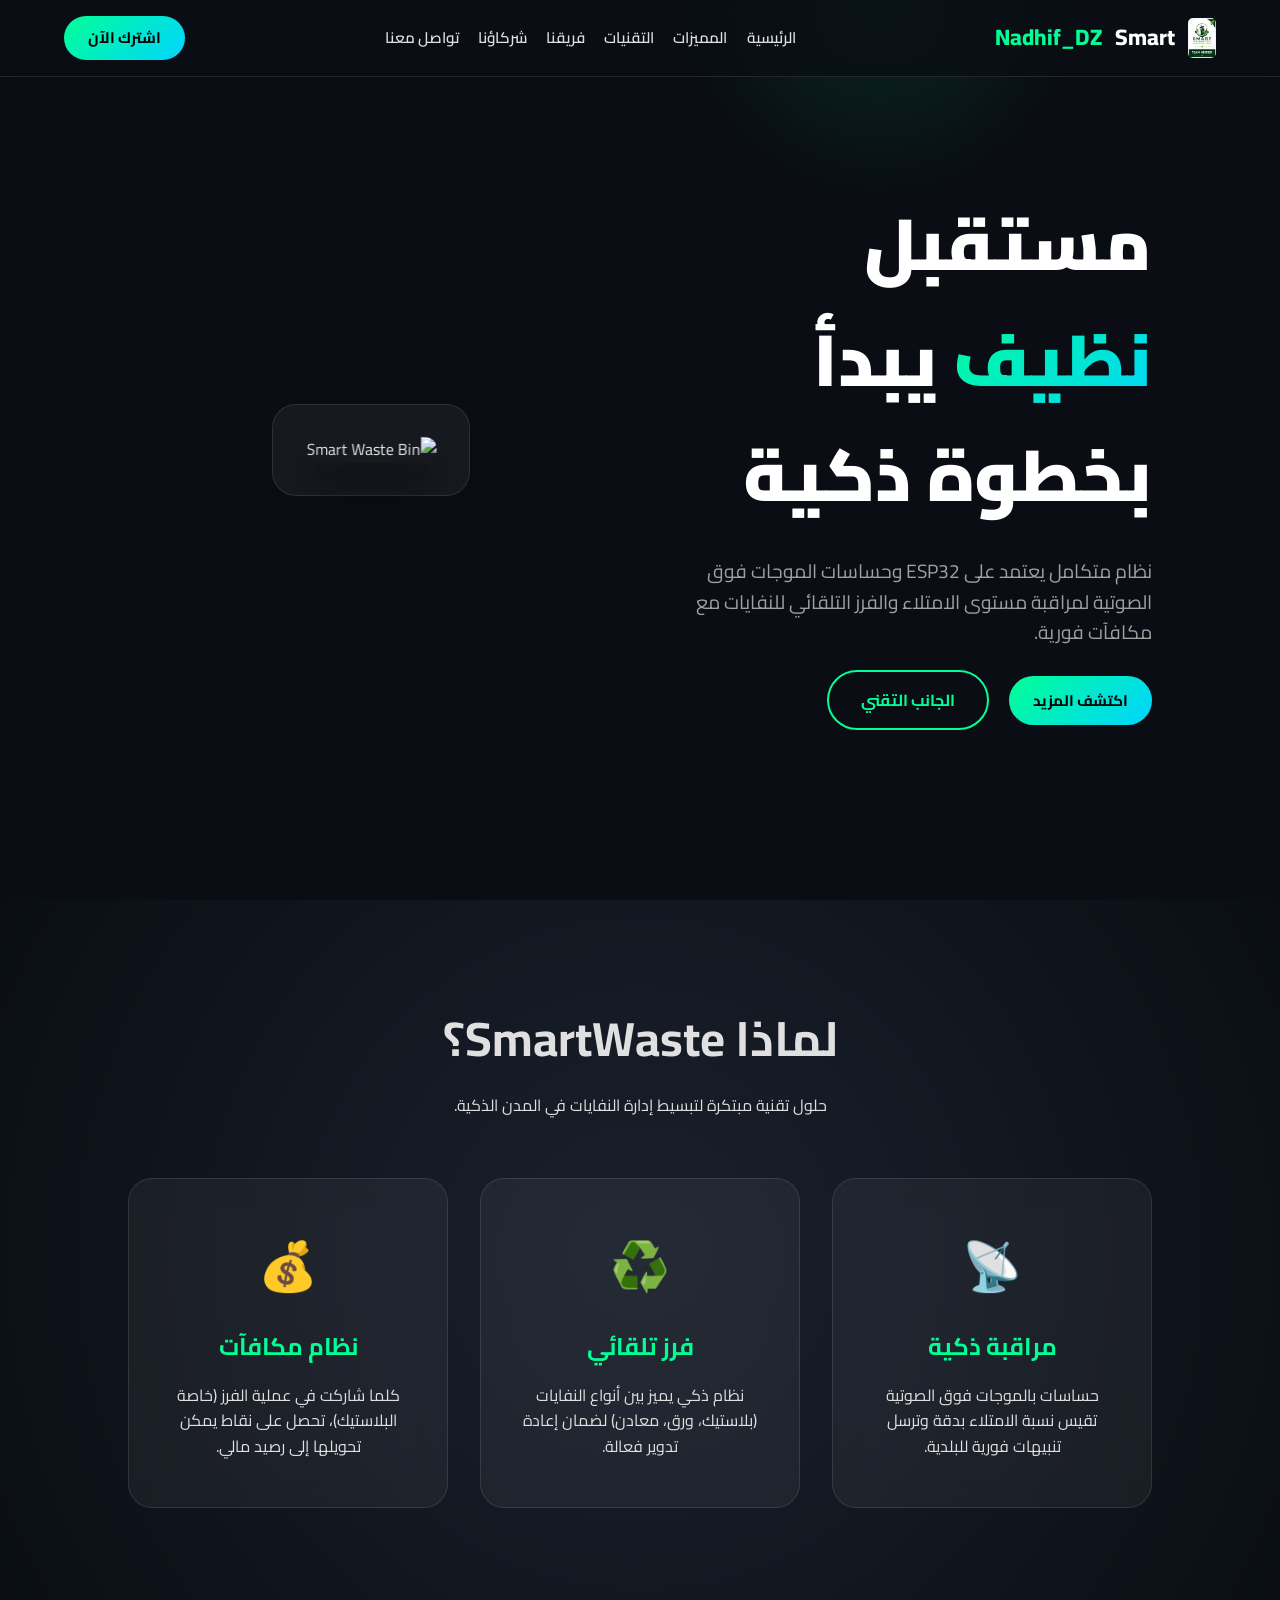
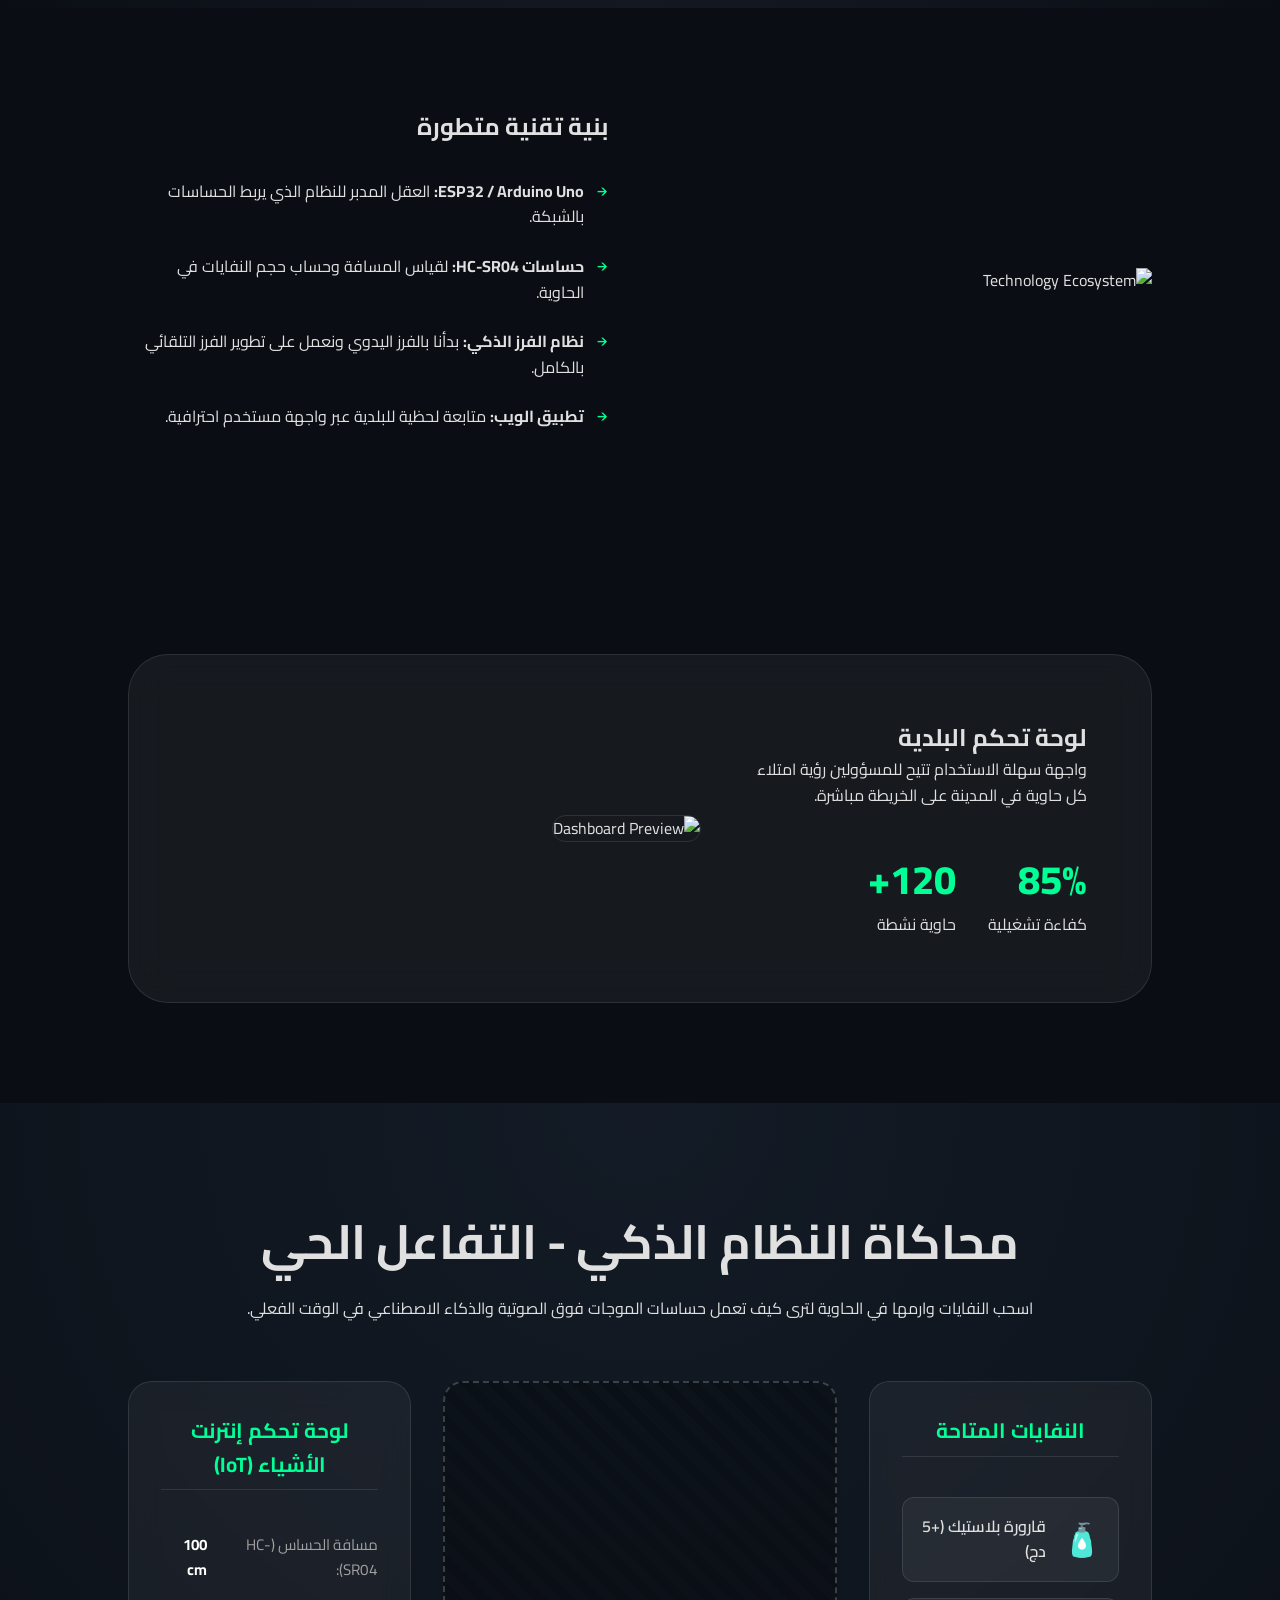
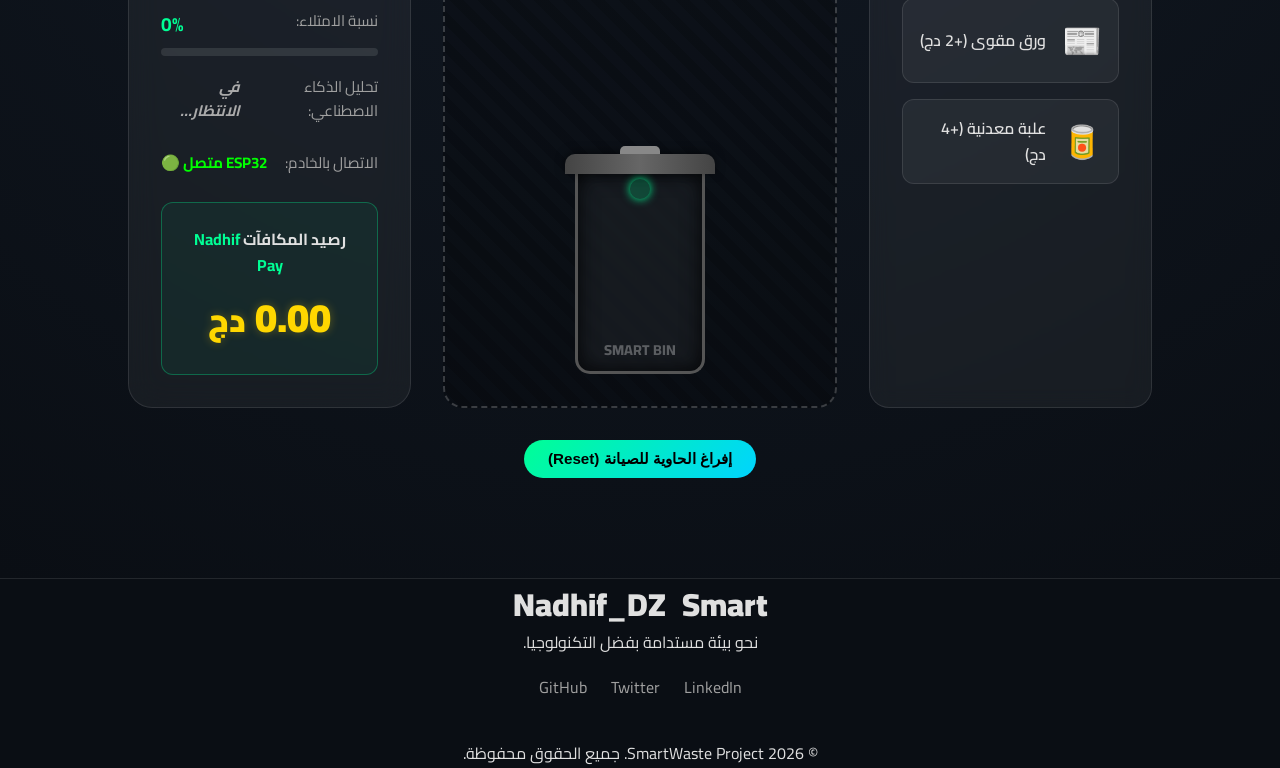
==== index.html @ 3796c10b "Add files via upload" ====
<!DOCTYPE html>
<html lang="ar" dir="rtl">
<head>
    <meta charset="UTF-8">
    <meta name="viewport" content="width=device-width, initial-scale=1.0">
    <title>Smart Nadhif DZ - مستقبل نظيف يبدأ بخطوة ذكية</title>
    <meta name="description" content="نظام ذكي لإدارة النفايات باستخدام إنترنت الأشياء (IoT) والذكاء الاصطناعي لتحسين عملية الفرز والجمع.">
    <link rel="preconnect" href="https://fonts.googleapis.com">
    <link rel="preconnect" href="https://fonts.gstatic.com" crossorigin>
    <link href="https://fonts.googleapis.com/css2?family=Outfit:wght@300;400;600;800&family=Cairo:wght@300;400;700;900&display=swap" rel="stylesheet">
    <link rel="stylesheet" href="style.css">
</head>
<body>
    <div class="cursor-glow"></div>
    
    <nav class="navbar">
        <div class="logo">
            <img src="logo.jpg" alt="Smart Nadhif DZ Logo" class="nav-logo-img">
            Smart<span>Nadhif_DZ</span>
        </div>
        <ul class="nav-links">
            <li><a href="#hero">الرئيسية</a></li>
            <li><a href="#features">المميزات</a></li>
            <li><a href="#tech">التقنيات</a></li>
            <li><a href="team.html">فريقنا</a></li>
            <li><a href="#partners">شركاؤنا</a></li>
            <li><a href="#contact">تواصل معنا</a></li>
        </ul>
        <a href="join.html" class="btn-primary" style="text-decoration: none;">اشترك الآن</a>
    </nav>

    <section id="hero" class="hero-section">
        <div class="hero-content">
            <h1 class="reveal-text">مستقبل <span>نظيف</span> يبدأ بخطوة ذكية</h1>
            <p class="fade-in">نظام متكامل يعتمد على ESP32 وحساسات الموجات فوق الصوتية لمراقبة مستوى الامتلاء والفرز التلقائي للنفايات مع مكافآت فورية.</p>
            <div class="hero-btns">
                <a href="#features" class="btn-primary">اكتشف المزيد</a>
                <a href="#tech" class="btn-secondary">الجانب التقني</a>
            </div>
        </div>
        <div class="hero-visual">
            <div class="image-container glass-card">
                <img src="smart_bin_hero_1779041170339.png" alt="Smart Waste Bin">
            </div>
        </div>
    </section>

    <section id="features" class="features-section">
        <div class="section-header">
            <h2>لماذا SmartWaste؟</h2>
            <p>حلول تقنية مبتكرة لتبسيط إدارة النفايات في المدن الذكية.</p>
        </div>
        <div class="features-grid">
            <div class="feature-card glass-card">
                <div class="icon">📡</div>
                <h3>مراقبة ذكية</h3>
                <p>حساسات بالموجات فوق الصوتية تقيس نسبة الامتلاء بدقة وترسل تنبيهات فورية للبلدية.</p>
            </div>
            <div class="feature-card glass-card">
                <div class="icon">♻️</div>
                <h3>فرز تلقائي</h3>
                <p>نظام ذكي يميز بين أنواع النفايات (بلاستيك، ورق، معادن) لضمان إعادة تدوير فعالة.</p>
            </div>
            <div class="feature-card glass-card">
                <div class="icon">💰</div>
                <h3>نظام مكافآت</h3>
                <p>كلما شاركت في عملية الفرز (خاصة البلاستيك)، تحصل على نقاط يمكن تحويلها إلى رصيد مالي.</p>
            </div>
        </div>
    </section>

    <section id="tech" class="tech-section">
        <div class="tech-container">
            <div class="tech-image">
                <img src="ecosystem_overview_1779041283559.png" alt="Technology Ecosystem" class="floating-img">
            </div>
            <div class="tech-details">
                <h2>بنية تقنية متطورة</h2>
                <ul class="tech-list">
                    <li>
                        <strong>ESP32 / Arduino Uno:</strong> العقل المدبر للنظام الذي يربط الحساسات بالشبكة.
                    </li>
                    <li>
                        <strong>حساسات HC-SR04:</strong> لقياس المسافة وحساب حجم النفايات في الحاوية.
                    </li>
                    <li>
                        <strong>نظام الفرز الذكي:</strong> بدأنا بالفرز اليدوي ونعمل على تطوير الفرز التلقائي بالكامل.
                    </li>
                    <li>
                        <strong>تطبيق الويب:</strong> متابعة لحظية للبلدية عبر واجهة مستخدم احترافية.
                    </li>
                </ul>
            </div>
        </div>
    </section>

    <section class="dashboard-section">
        <div class="glass-container">
            <div class="dashboard-text">
                <h2>لوحة تحكم البلدية</h2>
                <p>واجهة سهلة الاستخدام تتيح للمسؤولين رؤية امتلاء كل حاوية في المدينة على الخريطة مباشرة.</p>
                <div class="stats">
                    <div class="stat-item">
                        <span class="num">85%</span>
                        <span class="label">كفاءة تشغيلية</span>
                    </div>
                    <div class="stat-item">
                        <span class="num">120+</span>
                        <span class="label">حاوية نشطة</span>
                    </div>
                </div>
            </div>
            <div class="dashboard-preview">
                <img src="dashboard_preview_1779041544105.png" alt="Dashboard Preview">
            </div>
        </div>
    </section>

    <section id="simulation" class="simulation-section">
        <div class="section-header">
            <h2>محاكاة النظام الذكي - التفاعل الحي</h2>
            <p>اسحب النفايات وارمها في الحاوية لترى كيف تعمل حساسات الموجات فوق الصوتية والذكاء الاصطناعي في الوقت الفعلي.</p>
        </div>
        
        <div class="adv-sim-container">
            <!-- Draggable Items -->
            <div class="trash-source">
                <h3 class="panel-title">النفايات المتاحة</h3>
                <div class="draggable-item plastic" draggable="true" ondragstart="drag(event)" data-type="plastic" data-volume="20">
                    <span class="item-icon">🧴</span>
                    <span class="item-name">قارورة بلاستيك (+5 دج)</span>
                </div>
                <div class="draggable-item paper" draggable="true" ondragstart="drag(event)" data-type="paper" data-volume="10">
                    <span class="item-icon">📰</span>
                    <span class="item-name">ورق مقوى (+2 دج)</span>
                </div>
                <div class="draggable-item metal" draggable="true" ondragstart="drag(event)" data-type="metal" data-volume="15">
                    <span class="item-icon">🥫</span>
                    <span class="item-name">علبة معدنية (+4 دج)</span>
                </div>
            </div>

            <!-- Smart Bin Area -->
            <div class="virtual-bin-area" id="drop-zone" ondrop="drop(event)" ondragover="allowDrop(event)" ondragenter="dragEnter(event)" ondragleave="dragLeave(event)">
                <div class="bin-3d">
                    <div class="bin-top-lid" id="bin-lid">
                        <div class="lid-handle"></div>
                    </div>
                    <div class="bin-glass-body">
                        <div class="ultrasonic-waves" id="sensor-waves"></div>
                        <div class="trash-level-indicator" id="adv-trash-level" style="height: 0%;"></div>
                        <div class="bin-label">SMART BIN</div>
                    </div>
                </div>
            </div>

            <!-- IoT Dashboard -->
            <div class="iot-dashboard glass-card">
                <h3 class="panel-title">لوحة تحكم إنترنت الأشياء (IoT)</h3>
                
                <div class="iot-metric">
                    <div class="iot-metric-header">
                        <span class="iot-label">مسافة الحساس (HC-SR04):</span>
                        <span class="iot-value" id="iot-distance">100 cm</span>
                    </div>
                </div>
                
                <div class="iot-metric">
                    <div class="iot-metric-header">
                        <span class="iot-label">نسبة الامتلاء:</span>
                        <span class="iot-value font-bold" id="iot-fill-text">0%</span>
                    </div>
                    <div class="progress-bar-bg">
                        <div class="progress-bar-fill" id="iot-fill-bar" style="width: 0%;"></div>
                    </div>
                </div>

                <div class="iot-metric">
                    <div class="iot-metric-header">
                        <span class="iot-label">تحليل الذكاء الاصطناعي:</span>
                        <span class="iot-value ai-waiting" id="iot-ai-status">في الانتظار...</span>
                    </div>
                </div>
                
                <div class="iot-metric">
                    <div class="iot-metric-header">
                        <span class="iot-label">الاتصال بالخادم:</span>
                        <span class="iot-value connection-ok" id="iot-network">ESP32 متصل 🟢</span>
                    </div>
                </div>

                <div class="reward-system-panel">
                    <h4>رصيد المكافآت <span style="color:var(--primary-color);">Nadhif Pay</span></h4>
                    <div class="wallet-balance">
                        <span id="wallet-amount">0.00</span> <small>دج</small>
                    </div>
                </div>
            </div>
        </div>
        <div class="sim-actions">
           <button class="btn-primary" onclick="resetAdvSim()">إفراغ الحاوية للصيانة (Reset)</button>
        </div>
    </section>

    <footer id="contact">
        <div class="footer-content">
            <div class="footer-logo">Smart<span>Nadhif_DZ</span></div>
            <p>نحو بيئة مستدامة بفضل التكنولوجيا.</p>
            <div class="social-links">
                <a href="#">LinkedIn</a>
                <a href="#">Twitter</a>
                <a href="#">GitHub</a>
            </div>
        </div>
        <div class="footer-bottom">
            <p>&copy; 2026 SmartWaste Project. جميع الحقوق محفوظة.</p>
        </div>
    </footer>

    <script src="script.js"></script>
</body>
</html>
---- style.css ----
:root {
    --primary-color: #00ff95;
    --secondary-color: #00d4ff;
    --bg-dark: #0a0e14;
    --card-bg: rgba(255, 255, 255, 0.05);
    --glass-border: rgba(255, 255, 255, 0.1);
    --text-main: #e0e0e0;
    --text-muted: #a0a0a0;
    --accent-gradient: linear-gradient(135deg, #00ff95 0%, #00d4ff 100%);
}

* {
    margin: 0;
    padding: 0;
    box-sizing: border-box;
}

body {
    font-family: 'Cairo', 'Outfit', sans-serif;
    background-color: var(--bg-dark);
    color: var(--text-main);
    overflow-x: hidden;
    line-height: 1.6;
}

/* Custom Cursor Glow */
.cursor-glow {
    position: fixed;
    width: 400px;
    height: 400px;
    background: radial-gradient(circle, rgba(0, 255, 149, 0.1) 0%, transparent 70%);
    border-radius: 50%;
    pointer-events: none;
    z-index: 0;
    transform: translate(-50%, -50%);
    transition: width 0.3s, height 0.3s;
}

/* Navigation */
.navbar {
    display: flex;
    justify-content: space-between;
    align-items: center;
    padding: 1rem 5%;
    position: fixed;
    top: 0;
    width: 100%;
    z-index: 1000;
    backdrop-filter: blur(10px);
    background: rgba(10, 14, 20, 0.8);
    border-bottom: 1px solid var(--glass-border);
}

.logo {
    display: flex;
    align-items: center;
    gap: 0.8rem;
    font-size: 1.4rem;
    font-weight: 800;
    color: #fff;
}

.nav-logo-img {
    height: 40px;
    border-radius: 5px;
}

.logo span {
    color: var(--primary-color);
}

.nav-links {
    display: flex;
    list-style: none;
    gap: 1.2rem;
}

.nav-links a {
    text-decoration: none;
    color: var(--text-main);
    font-weight: 600;
    font-size: 0.95rem;
    transition: color 0.3s;
}

.nav-links a:hover {
    color: var(--primary-color);
}

/* Buttons */
.btn-primary {
    background: var(--accent-gradient);
    border: none;
    padding: 0.6rem 1.5rem;
    border-radius: 50px;
    font-size: 0.95rem;
    color: #000;
    font-weight: 700;
    cursor: pointer;
    text-decoration: none;
    transition: transform 0.3s, box-shadow 0.3s;
}

.btn-primary:hover {
    transform: translateY(-3px);
    box-shadow: 0 10px 20px rgba(0, 255, 149, 0.3);
}

.btn-secondary {
    background: transparent;
    border: 2px solid var(--primary-color);
    padding: 0.8rem 2rem;
    border-radius: 50px;
    color: var(--primary-color);
    font-weight: 700;
    cursor: pointer;
    text-decoration: none;
    margin-right: 1rem;
    transition: background 0.3s, color 0.3s;
}

.btn-secondary:hover {
    background: var(--primary-color);
    color: #000;
}

/* Hero Section */
.hero-section {
    height: 100vh;
    display: flex;
    align-items: center;
    padding: 0 10%;
    gap: 5%;
    position: relative;
    z-index: 1;
}

.hero-content {
    flex: 1;
}

.hero-content h1 {
    font-size: 4.5rem;
    font-weight: 900;
    margin-bottom: 1.5rem;
    color: #fff;
}

.hero-content h1 span {
    background: var(--accent-gradient);
    -webkit-background-clip: text;
    -webkit-text-fill-color: transparent;
    background-clip: text;
}

.hero-content p {
    font-size: 1.2rem;
    color: var(--text-muted);
    margin-bottom: 2.5rem;
    max-width: 600px;
}

.hero-visual {
    flex: 1;
    display: flex;
    justify-content: center;
}

.glass-card {
    background: var(--card-bg);
    backdrop-filter: blur(15px);
    border: 1px solid var(--glass-border);
    border-radius: 24px;
    padding: 2rem;
    transition: transform 0.3s;
}

.image-container {
    max-width: 500px;
    perspective: 1000px;
}

.image-container img {
    width: 100%;
    border-radius: 12px;
    box-shadow: 0 20px 40px rgba(0,0,0,0.5);
    transform: rotateY(-10deg) rotateX(5deg);
    transition: transform 0.5s;
}

.image-container:hover img {
    transform: rotateY(0) rotateX(0);
}

/* Features */
.features-section {
    padding: 100px 10%;
    background: radial-gradient(circle at center, #1a202c 0%, #0a0e14 100%);
}

.section-header {
    text-align: center;
    margin-bottom: 60px;
}

.section-header h2 {
    font-size: 3rem;
    margin-bottom: 1rem;
}

.features-grid {
    display: grid;
    grid-template-columns: repeat(auto-fit, minmax(300px, 1fr));
    gap: 2rem;
}

.feature-card {
    padding: 3rem 2rem;
    text-align: center;
}

.feature-card .icon {
    font-size: 3rem;
    margin-bottom: 1.5rem;
    display: block;
}

.feature-card h3 {
    font-size: 1.5rem;
    margin-bottom: 1rem;
    color: var(--primary-color);
}

/* Tech Section */
.tech-section {
    padding: 100px 10%;
}

.tech-container {
    display: flex;
    align-items: center;
    gap: 4rem;
}

.tech-image {
    flex: 1;
}

.floating-img {
    width: 100%;
    animation: float 6s ease-in-out infinite;
}

@keyframes float {
    0%, 100% { transform: translateY(0); }
    50% { transform: translateY(-20px); }
}

.tech-details {
    flex: 1;
}

.tech-list {
    list-style: none;
    margin-top: 2rem;
}

.tech-list li {
    margin-bottom: 1.5rem;
    padding-right: 1.5rem;
    position: relative;
}

.tech-list li::before {
    content: "→";
    position: absolute;
    right: 0;
    color: var(--primary-color);
}

/* Dashboard Section */
.dashboard-section {
    padding: 100px 10%;
}

.glass-container {
    background: var(--card-bg);
    backdrop-filter: blur(20px);
    border: 1px solid var(--glass-border);
    border-radius: 40px;
    padding: 4rem;
    display: flex;
    align-items: center;
    gap: 3rem;
    overflow: hidden;
}

.dashboard-text {
    flex: 1;
}

.stats {
    display: flex;
    gap: 2rem;
    margin-top: 2.5rem;
}

.stat-item {
    display: flex;
    flex-direction: column;
}

.stat-item .num {
    font-size: 2.5rem;
    font-weight: 800;
    color: var(--primary-color);
}

.dashboard-preview {
    flex: 1.5;
}

.dashboard-preview img {
    width: 100%;
    border-radius: 20px;
    border: 1px solid var(--glass-border);
}

/* Team Section */
.team-section {
    padding: 100px 10%;
    background: rgba(0, 255, 149, 0.02);
}

.team-grid {
    display: grid;
    grid-template-columns: repeat(auto-fit, minmax(200px, 1fr));
    gap: 2rem;
    margin-bottom: 4rem;
}

.member-card {
    text-align: center;
    padding: 2rem;
}

.member-img {
    font-size: 3.5rem;
    margin-bottom: 1rem;
}

.member-card h4 {
    font-size: 1.2rem;
    color: #fff;
    margin-bottom: 0.5rem;
}

.join-us-banner {
    display: flex;
    align-items: center;
    padding: 3rem;
    gap: 3rem;
    margin-top: 4rem;
    border: 1px solid var(--primary-color);
}

.join-content {
    flex: 1;
}

.join-content h3 {
    font-size: 2rem;
    margin-bottom: 1rem;
    color: var(--primary-color);
}

.join-image {
    flex: 1;
}

.join-image img {
    width: 100%;
    border-radius: 15px;
}

/* Partners Section */
.partners-section {
    padding: 100px 10%;
}

.partners-display {
    text-align: center;
    max-width: 900px;
    margin: 0 auto;
}

.partners-display img {
    width: 100%;
    border-radius: 20px;
    opacity: 0.8;
    transition: opacity 0.3s;
}

.partners-display img:hover {
    opacity: 1;
}

/* Advanced Simulation Section */
.simulation-section {
    padding: 100px 10%;
    background: radial-gradient(circle at top, #131b26 0%, #0a0e14 100%);
}

.adv-sim-container {
    display: flex;
    flex-wrap: wrap;
    gap: 2rem;
    margin-top: 3rem;
    align-items: stretch;
    justify-content: space-between;
}

.panel-title {
    margin-bottom: 1.5rem;
    font-size: 1.3rem;
    color: var(--primary-color);
    text-align: center;
    border-bottom: 1px solid var(--glass-border);
    padding-bottom: 0.5rem;
}

/* Draggable Source */
.trash-source {
    flex: 1;
    min-width: 250px;
    background: var(--card-bg);
    border: 1px solid var(--glass-border);
    border-radius: 20px;
    padding: 2rem;
    display: flex;
    flex-direction: column;
    gap: 1rem;
    backdrop-filter: blur(10px);
}

.draggable-item {
    display: flex;
    align-items: center;
    gap: 1rem;
    background: rgba(255,255,255,0.05);
    padding: 1rem;
    border-radius: 12px;
    cursor: grab;
    transition: transform 0.2s, box-shadow 0.2s;
    border: 1px solid rgba(255,255,255,0.1);
}

.draggable-item:hover {
    transform: translateY(-2px);
    box-shadow: 0 5px 15px rgba(0,255,149,0.2);
    border-color: var(--primary-color);
}

.draggable-item:active {
    cursor: grabbing;
}

.item-icon {
    font-size: 2rem;
}

.item-name {
    font-weight: 600;
}

/* Virtual Bin Area */
.virtual-bin-area {
    flex: 1.5;
    min-width: 300px;
    display: flex;
    justify-content: center;
    align-items: flex-end;
    padding: 2rem;
    background: repeating-linear-gradient(
        45deg,
        rgba(0,0,0,0.2),
        rgba(0,0,0,0.2) 10px,
        rgba(0,0,0,0.3) 10px,
        rgba(0,0,0,0.3) 20px
    );
    border-radius: 20px;
    border: 2px dashed rgba(255,255,255,0.2);
    transition: background 0.3s, border-color 0.3s;
}

.virtual-bin-area.drag-over {
    background: rgba(0,255,149,0.1);
    border-color: var(--primary-color);
}

.bin-3d {
    width: 140px;
    height: 220px;
    position: relative;
    display: flex;
    flex-direction: column;
    align-items: center;
}

.bin-top-lid {
    width: 150px;
    height: 20px;
    background: linear-gradient(to right, #444, #666, #444);
    border-radius: 10px 10px 0 0;
    position: relative;
    transform-origin: left bottom;
    transition: transform 0.4s cubic-bezier(0.175, 0.885, 0.32, 1.275);
    z-index: 2;
    box-shadow: 0 -2px 10px rgba(0,0,0,0.5);
}

.lid-handle {
    width: 40px;
    height: 8px;
    background: #888;
    position: absolute;
    top: -8px;
    left: 50%;
    transform: translateX(-50%);
    border-radius: 5px 5px 0 0;
}

.bin-top-lid.open {
    transform: rotateZ(-80deg);
}

.bin-glass-body {
    width: 130px;
    height: 200px;
    background: rgba(255,255,255,0.05);
    border-radius: 0 0 15px 15px;
    border: 3px solid #555;
    border-top: none;
    position: relative;
    overflow: hidden;
    backdrop-filter: blur(5px);
    box-shadow: inset 0 0 20px rgba(0,0,0,0.8);
}

.ultrasonic-waves {
    position: absolute;
    top: 5px;
    left: 50%;
    transform: translateX(-50%);
    width: 20px;
    height: 20px;
    border-radius: 50%;
    background: rgba(0,255,149,0.2);
    box-shadow: 0 0 10px var(--primary-color);
    animation: ping 1.5s infinite;
    z-index: 3;
}

@keyframes ping {
    0% { transform: translateX(-50%) scale(0.5); opacity: 1; }
    100% { transform: translateX(-50%) scale(3); opacity: 0; }
}

.trash-level-indicator {
    position: absolute;
    bottom: 0;
    width: 100%;
    background: linear-gradient(to top, rgba(0,255,149,0.4), rgba(0,212,255,0.6));
    transition: height 0.6s cubic-bezier(0.4, 0, 0.2, 1);
    z-index: 1;
}

.bin-label {
    position: absolute;
    bottom: 10px;
    width: 100%;
    text-align: center;
    font-weight: 800;
    font-size: 0.9rem;
    color: rgba(255,255,255,0.3);
    z-index: 2;
}

/* IoT Dashboard */
.iot-dashboard {
    flex: 1;
    min-width: 280px;
    padding: 2rem;
    display: flex;
    flex-direction: column;
    gap: 1.2rem;
}

.iot-metric-header {
    display: flex;
    justify-content: space-between;
    margin-bottom: 0.5rem;
    font-size: 0.95rem;
}

.iot-label { color: var(--text-muted); }
.iot-value { font-weight: 700; color: #fff; }

.font-bold { font-size: 1.2rem; color: var(--primary-color); }

.progress-bar-bg {
    width: 100%;
    height: 8px;
    background: rgba(255,255,255,0.1);
    border-radius: 10px;
    overflow: hidden;
}

.progress-bar-fill {
    height: 100%;
    background: var(--accent-gradient);
    transition: width 0.6s ease;
}

.ai-waiting { color: #aaaaaa; font-style: italic; }
.ai-success { color: var(--primary-color); font-weight: bold; }
.ai-error { color: #ff4444; font-weight: bold; }

.connection-ok { color: #00ff00; }
.connection-err { color: #ff0000; animation: blink 1s infinite;}

@keyframes blink { 50% {opacity: 0;} }

.reward-system-panel {
    margin-top: auto;
    background: rgba(0,255,149,0.05);
    border: 1px solid rgba(0,255,149,0.3);
    border-radius: 12px;
    padding: 1.5rem;
    text-align: center;
}

.reward-system-panel h4 {
    font-size: 1rem;
    margin-bottom: 0.5rem;
}

.wallet-balance {
    font-size: 2.5rem;
    font-weight: 900;
    color: gold;
    text-shadow: 0 0 10px rgba(255,215,0,0.3);
}

.sim-actions {
    text-align: center;
    margin-top: 2rem;
}

/* Footer (Updated Logo) */
.footer-logo {
    display: flex;
    align-items: center;
    justify-content: center;
    gap: 1rem;
    font-size: 2rem;
    font-weight: 900;
}

footer {
    border-top: 1px solid var(--glass-border);
    text-align: center;
}

.footer-content {
    margin-bottom: 40px;
}

.social-links {
    margin-top: 20px;
    display: flex;
    justify-content: center;
    gap: 1.5rem;
}

.social-links a {
    color: var(--text-muted);
    text-decoration: none;
}

/* Responsive */
@media (max-width: 968px) {
    .hero-section, .tech-container, .glass-container {
        flex-direction: column;
        text-align: center;
    }
    .hero-content h1 { font-size: 3rem; }
    .nav-links { display: none; }
}
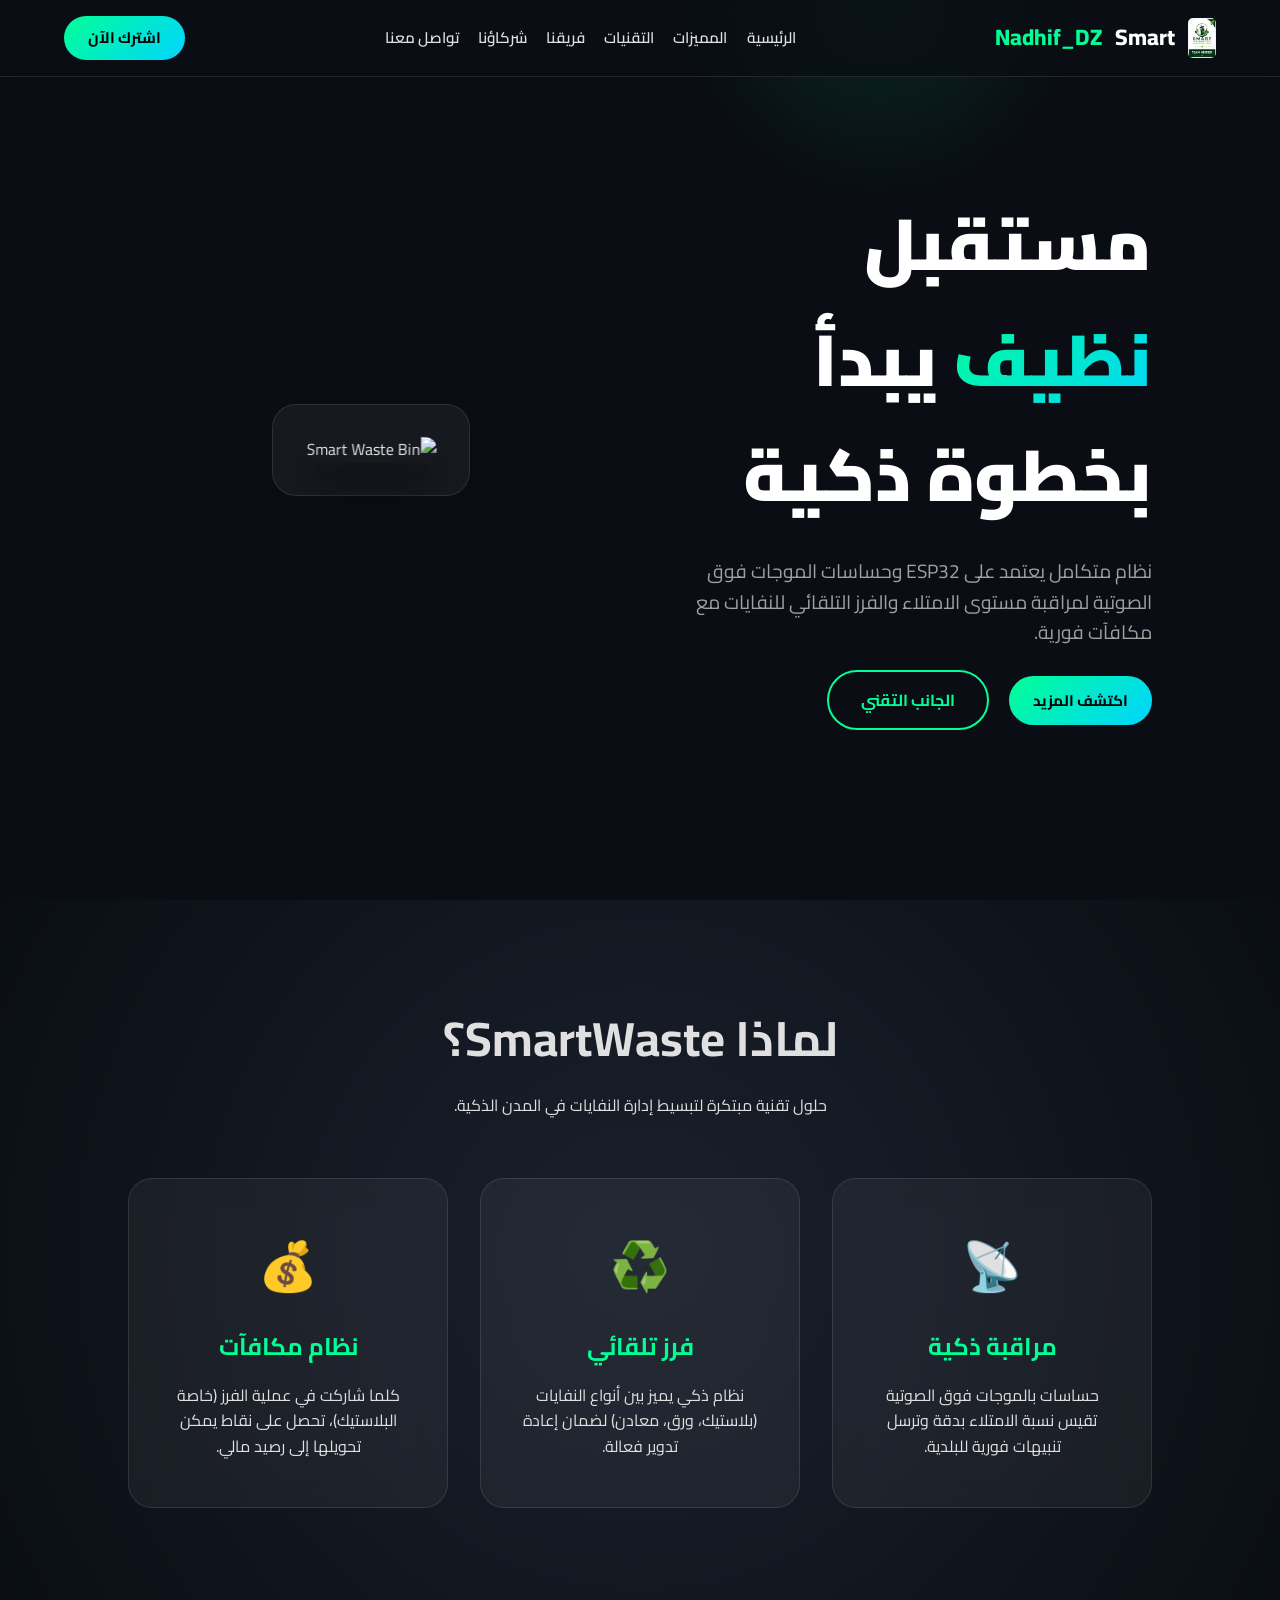
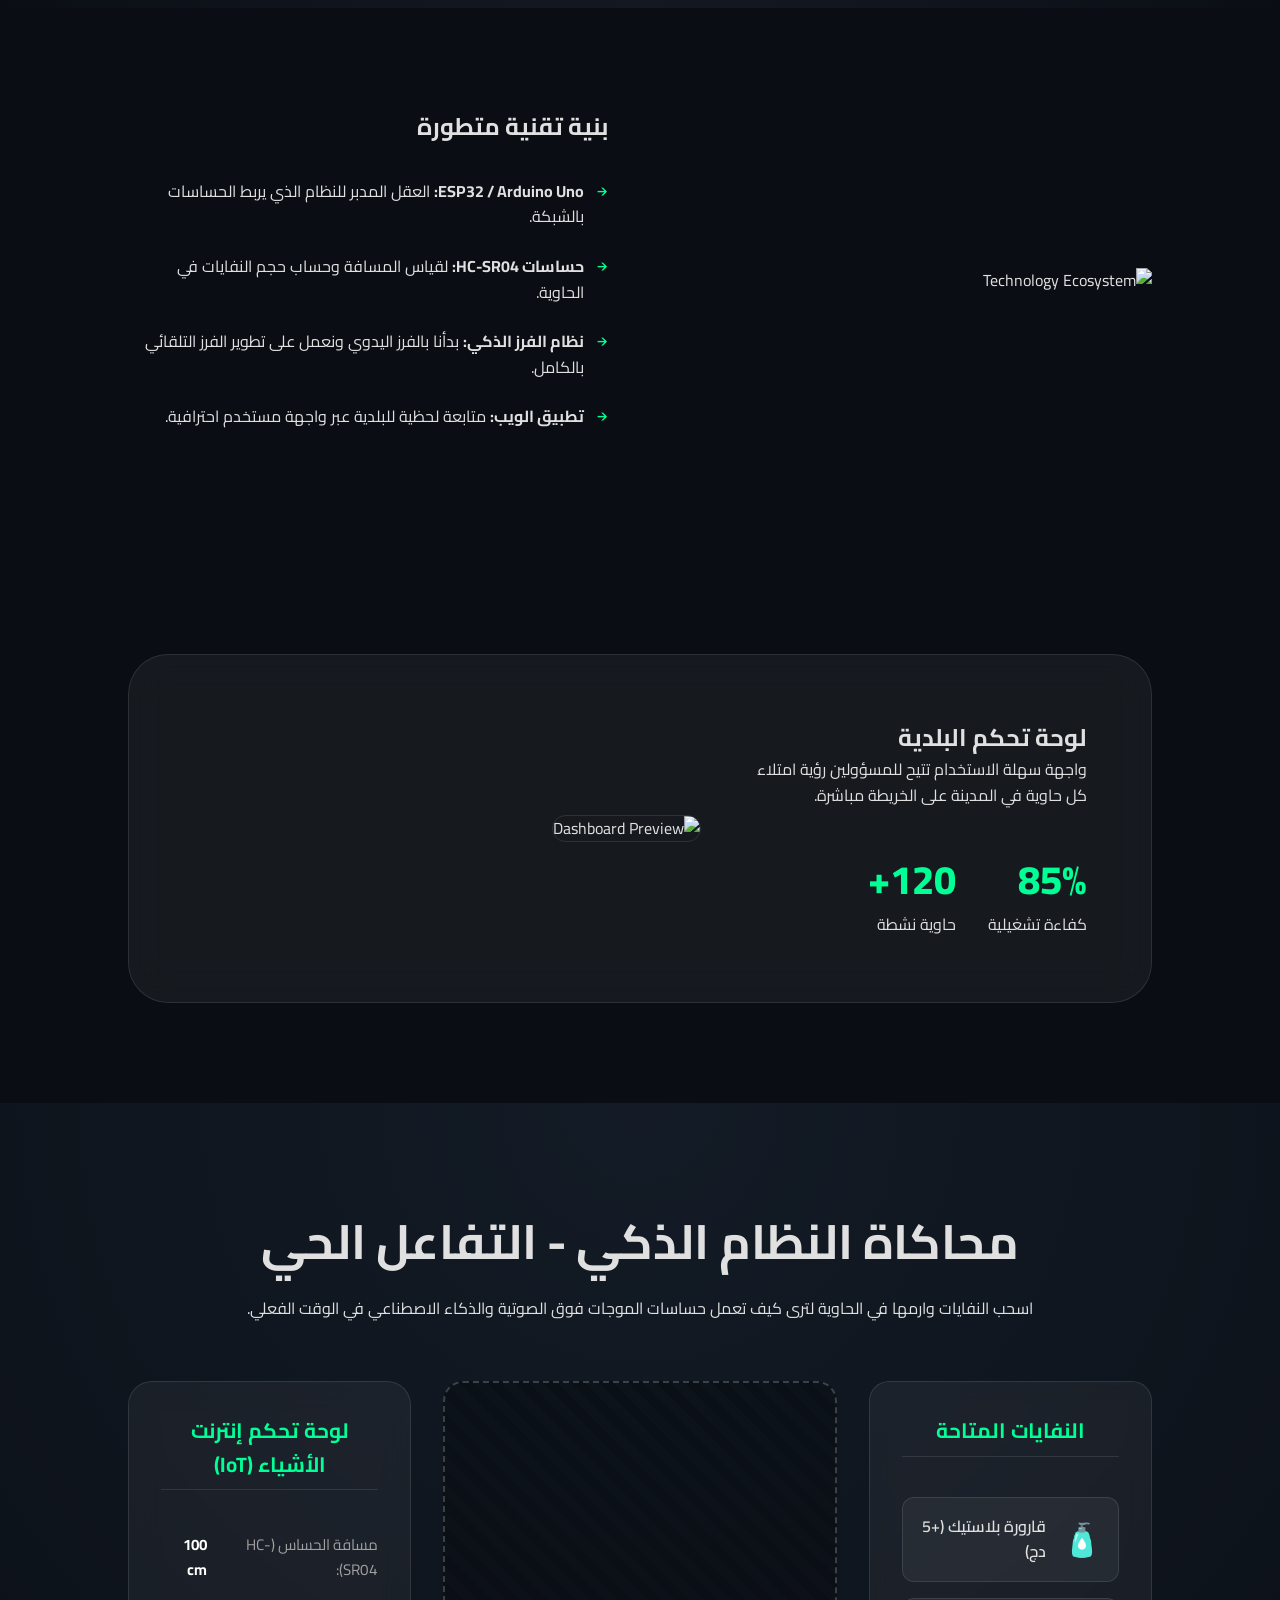
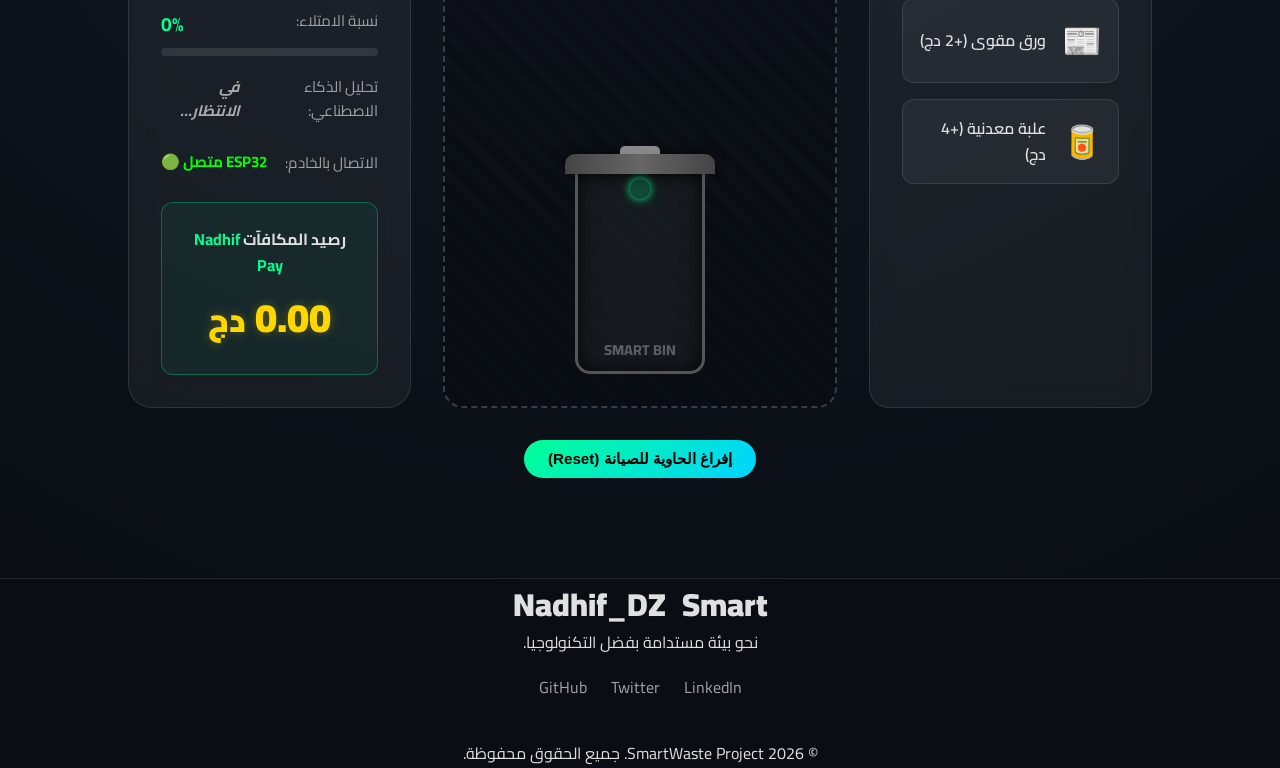
==== commit 762ac55e: "Add files via upload" ====
--- a/index.html
+++ b/index.html
@@ -217,6 +217,7 @@
         </div>
     </footer>
 
+    <script src="https://bernardo-castilho.github.io/DragDropTouch/DragDropTouch.js"></script>
     <script src="script.js"></script>
 </body>
 </html>
